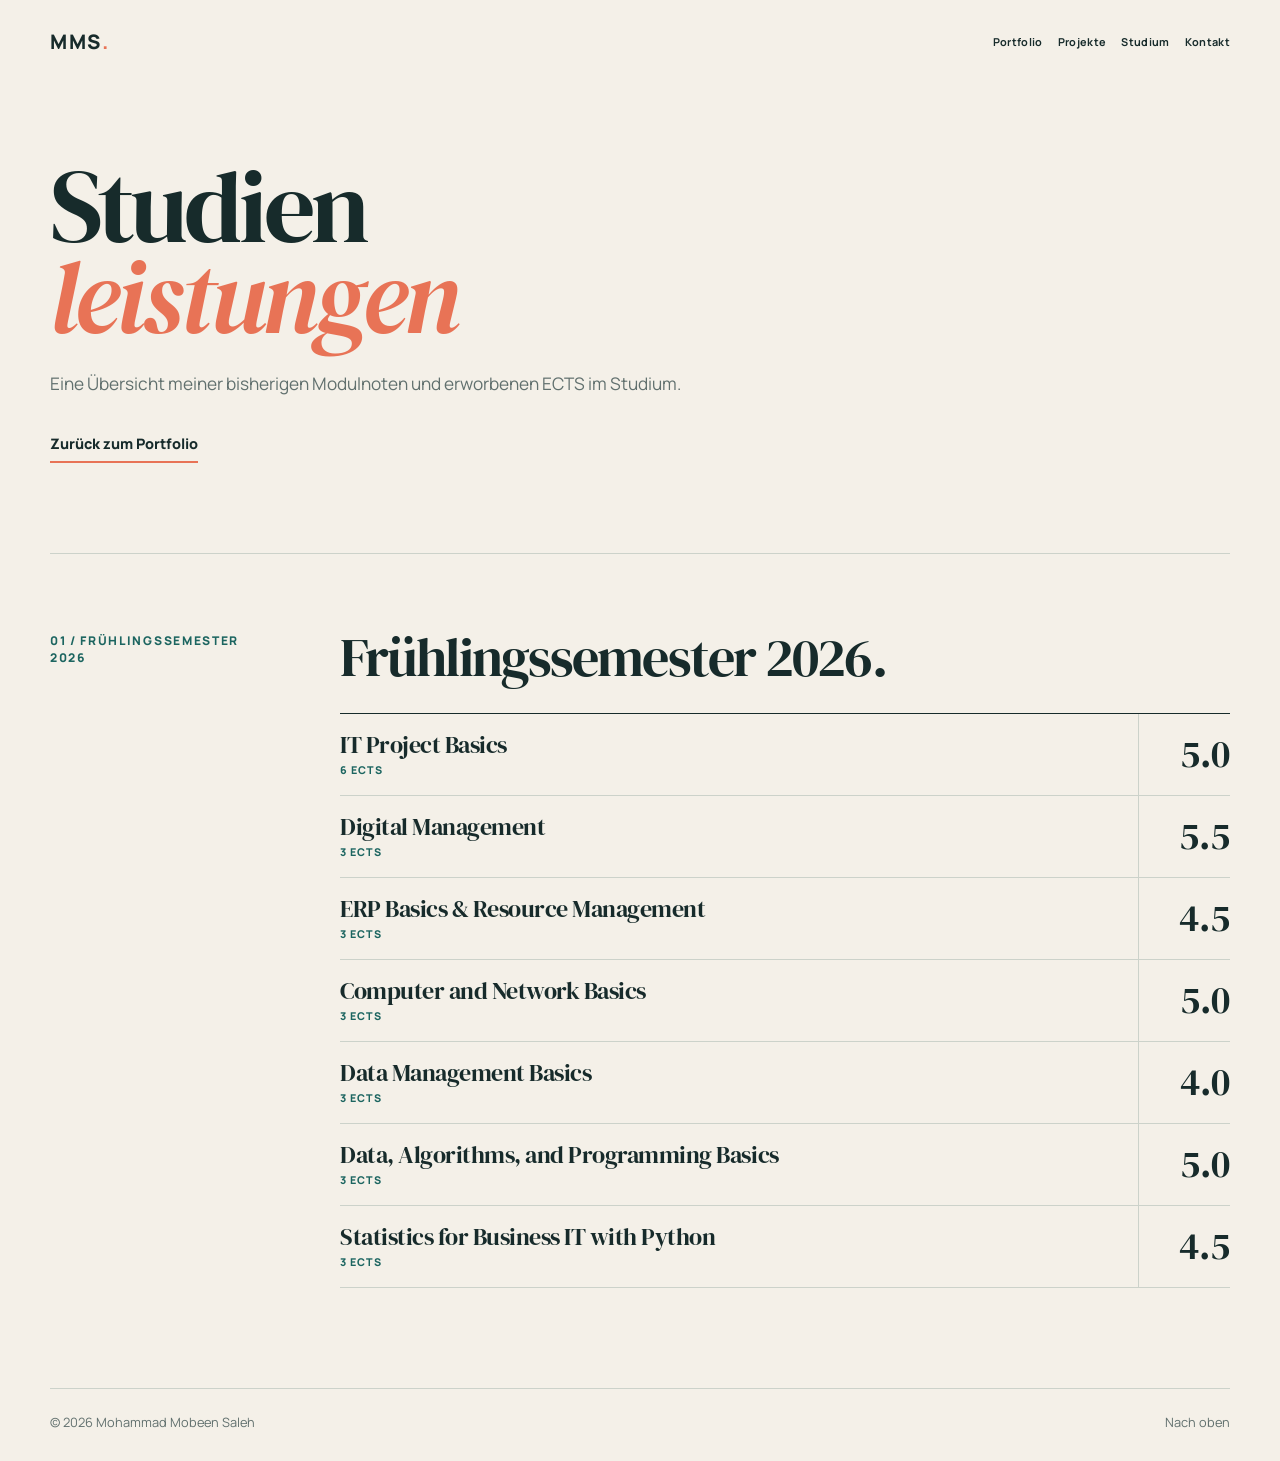
==== studienleistungen.html @ 84aa5dd0 "Grosse Änderung" ====
<!DOCTYPE html>
<html lang="de">

<head>
    <meta charset="UTF-8">

    <meta name="viewport" content="width=device-width, initial-scale=1.0">

    <meta
        name="description"
        content="Studienleistungen von Mohammad Mobeen Saleh.">

    <title>Studienleistungen | Mohammad Mobeen Saleh</title>

    <link rel="icon" type="image/svg+xml" href="favicon.svg?v=2">

    <link rel="stylesheet" href="style.css">

    <link rel="stylesheet" href="studienleistungen.css">
</head>


<body>

    <header class="site-header">

        <a class="brand" href="index.html">
            MMS<span>.</span>
        </a>


        <button
            class="menu-button"
            id="menuButton"
            aria-expanded="false"
            aria-controls="mainNav">
            Menü
        </button>


        <nav id="mainNav" class="main-nav" aria-label="Hauptnavigation">

            <a href="index.html">Portfolio</a>
            <a href="index.html#projekte">Projekte</a>
            <a href="index.html#studium">Studium</a>
            <a href="index.html#kontakt">Kontakt</a>

        </nav>

    </header>



    <main class="results-page" id="start">


        <!-- EINSTIEG -->

        <section class="results-hero">

            <div class="results-intro">

                <h1>
                    Studien<br>
                    <em>leistungen</em>
                </h1>


                <p>
                    Eine Übersicht meiner bisherigen Modulnoten
                    und erworbenen ECTS im Studium.
                </p>


                <a class="back-link" href="index.html">
                    Zurück zum Portfolio
                </a>

            </div>

        </section>



        <!-- FRÜHLINGSSEMESTER 2026 -->

        <section class="semester-section">

            <p class="semester-index">
                01 / Frühlingssemester 2026
            </p>

            <div class="semester-content">

                <div class="semester-header">

                    <h2>Frühlingssemester 2026.</h2>

                </div>


            <div class="results-list">


                <article class="result-row">

                    <div class="result-module">

                        <h3>
                            IT Project Basics
                        </h3>

                        <p>
                            6 ECTS
                        </p>

                    </div>


                    <div class="result-grade">
                        5.0
                    </div>

                </article>



                <article class="result-row">

                    <div class="result-module">

                        <h3>
                            Digital Management
                        </h3>

                        <p>
                            3 ECTS
                        </p>

                    </div>


                    <div class="result-grade">
                        5.5
                    </div>

                </article>



                <article class="result-row">

                    <div class="result-module">

                        <h3>
                            ERP Basics &amp; Resource Management
                        </h3>

                        <p>
                            3 ECTS
                        </p>

                    </div>


                    <div class="result-grade">
                        4.5
                    </div>

                </article>



                <article class="result-row">

                    <div class="result-module">

                        <h3>
                            Computer and Network Basics
                        </h3>

                        <p>
                            3 ECTS
                        </p>

                    </div>


                    <div class="result-grade">
                        5.0
                    </div>

                </article>



                <article class="result-row">

                    <div class="result-module">

                        <h3>
                            Data Management Basics
                        </h3>

                        <p>
                            3 ECTS
                        </p>

                    </div>


                    <div class="result-grade">
                        4.0
                    </div>

                </article>



                <article class="result-row">

                    <div class="result-module">

                        <h3>
                            Data, Algorithms, and Programming Basics
                        </h3>

                        <p>
                            3 ECTS
                        </p>

                    </div>


                    <div class="result-grade">
                        5.0
                    </div>

                </article>



                <article class="result-row">

                    <div class="result-module">

                        <h3>
                            Statistics for Business IT with Python
                        </h3>

                        <p>
                            3 ECTS
                        </p>

                    </div>


                    <div class="result-grade">
                        4.5
                    </div>

                </article>


            </div>


            </div>


        </section>


    </main>



    <footer>

        <span>
            © 2026 Mohammad Mobeen Saleh
        </span>

        <a href="#start">
            Nach oben
        </a>

    </footer>



    <script src="script.js"></script>

</body>

</html>
---- style.css ----
@import url('https://fonts.googleapis.com/css2?family=DM+Serif+Display:ital@0;1&family=Manrope:wght@400;500;600;700;800&display=swap');


:root {

    --ink: #172b2b;
    --muted: #61706e;
    --cream: #f4f0e8;
    --paper: #fbfaf6;
    --teal: #1c6560;
    --coral: #e87356;
    --border: #ccd2ca;

    font-family: "Manrope", "Segoe UI", sans-serif;

    color: var(--ink);

    background: var(--cream);

}


* {
    box-sizing: border-box;
}


html {
    scroll-behavior: smooth;
}


body {

    margin: 0;

    background: var(--cream);

}


h1,
h2,
h3,
p {
    margin-top: 0;
}


img {

    display: block;

    max-width: 100%;

}



/* HEADER */

.site-header {

    display: flex;

    align-items: center;

    justify-content: space-between;

    width: min(1180px, calc(100% - 48px));

    margin: auto;

    padding: 28px 0;

}


.brand {

    color: var(--ink);

    font-size: 1.25rem;

    font-weight: 800;

    letter-spacing: .08em;

    text-decoration: none;

}


.brand span {
    color: var(--coral);
}


.main-nav {

    display: flex;

    gap: 15px;

}


.main-nav a {

    color: var(--ink);

    font-size: .68rem;

    font-weight: 700;

    letter-spacing: .03em;

    text-decoration: none;

}


.main-nav a:hover {
    color: var(--coral);
}


.menu-button {
    display: none;
}



/* BREITE */

.hero,
.content-section,
.contact-section {

    width: min(1180px, calc(100% - 48px));

    margin: auto;

}



/* HERO */

.hero {

    display: grid;

    grid-template-columns: 1fr 380px;

    align-items: center;

    gap: 80px;

    min-height: 680px;

    padding: 70px 0 120px;

}


.eyebrow,
.section-number {

    margin: 0 0 24px;

    color: var(--teal);

    font-size: .75rem;

    font-weight: 800;

    letter-spacing: .14em;

    text-transform: uppercase;

}


h1 {

    max-width: 760px;

    margin-bottom: 28px;

    font-family: "DM Serif Display", Georgia, serif;

    font-size: clamp(3.3rem, 8vw, 7.4rem);

    font-weight: 400;

    letter-spacing: -.04em;

    line-height: .88;

}


h1 em {

    color: var(--coral);

    font-weight: 400;

}


.hero-text {

    max-width: 620px;

    margin-bottom: 34px;

    color: var(--muted);

    font-size: 1.08rem;

    line-height: 1.75;

}


.hero-actions {

    display: flex;

    align-items: center;

    gap: 28px;

    flex-wrap: wrap;

}


.primary-link,
.secondary-link {

    text-decoration: none;

    font-weight: 800;

}


.primary-link {

    display: inline-flex;

    align-items: center;

    gap: 14px;

    padding-bottom: 10px;

    border-bottom: 2px solid var(--coral);

    color: var(--ink);

}


.primary-link span {

    color: var(--coral);

    font-size: 1.3rem;

}


.secondary-link {

    color: var(--teal);

    font-size: .9rem;

}


.secondary-link:hover {
    color: var(--coral);
}



/* PORTRAIT */

.portrait-card {
    position: relative;
}


.portrait-frame {

    aspect-ratio: 4 / 5;

    overflow: hidden;

    border-top: 4px solid var(--coral);

    background: var(--teal);

    box-shadow: 18px 18px 0 var(--coral);

}


.portrait-frame img {

    width: 100%;

    height: 100%;

    object-fit: cover;

    object-position: center;

}



/* CONTENT */

.content-section {

    display: grid;

    grid-template-columns: 220px 1fr;

    gap: 70px;

    padding: 110px 0;

    border-top: 1px solid var(--border);

}


h2 {

    margin-bottom: 28px;

    font-family: "DM Serif Display", Georgia, serif;

    font-size: clamp(2.5rem, 5vw, 5rem);

    font-weight: 400;

    letter-spacing: -.035em;

    line-height: .98;

}


.about-section p:not(.section-number),
.section-intro {

    max-width: 700px;

    color: var(--muted);

    font-size: 1.04rem;

    line-height: 1.8;

}


.section-intro {

    margin-bottom: 44px;

}



/* WERDEGANG */

.career-content {
    max-width: 850px;
}


.career-content > h2 {
    margin-bottom: 52px;
}


.career-block + .career-block {
    margin-top: 78px;
}


.subsection-label {

    margin: 0 0 22px;

    color: var(--coral);

    font-size: .75rem;

    font-weight: 800;

    letter-spacing: .14em;

    text-transform: uppercase;

}


.career-entry {

    display: grid;

    grid-template-columns: 170px 1fr;

    gap: 32px;

    padding: 30px 0;

    border-top: 1px solid var(--border);

}


.career-entry:last-child {
    border-bottom: 1px solid var(--border);
}


.career-meta {

    display: flex;

    flex-direction: column;

    gap: 8px;

    color: var(--muted);

    font-size: .84rem;

    line-height: 1.4;

}


.career-meta strong {

    color: var(--ink);

    font-size: .9rem;

}


.career-entry h3,
.education-entry h3 {

    margin: 0 0 8px;

    font-size: 1.35rem;

}


.career-company {

    margin-bottom: 18px;

    color: var(--teal);

    font-weight: 700;

}


.career-entry ul {

    margin: 0;

    padding-left: 18px;

    color: var(--muted);

    line-height: 1.65;

}


.career-entry li + li {
    margin-top: 8px;
}


.education-entry {

    display: grid;

    grid-template-columns: 110px 1fr;

    gap: 32px;

    padding: 26px 0;

    border-top: 1px solid var(--border);

}


.education-entry:last-child {
    border-bottom: 1px solid var(--border);
}


.education-year {

    color: var(--muted);

    font-size: .84rem;

    font-weight: 700;

}


.education-entry p:last-child {

    margin-bottom: 0;

    color: var(--muted);

    line-height: 1.6;

}



/* GRIDS */

.current-grid,
.project-grid,
.skills-grid,
.certificate-grid {

    display: grid;

    gap: 20px;

}



/* AKTUELL */

.current-grid {

    grid-template-columns: repeat(2, 1fr);

}


.current-card,
.skill-card,
.certificate-card {

    padding: 28px;

    background: var(--paper);

}


.current-card {

    min-height: 230px;

    border-top: 3px solid var(--teal);

}


.current-card > span,
.skill-card > span,
.certificate-icon {

    color: var(--coral);

    font-family: Consolas, monospace;

    font-size: .85rem;

}


.current-card h3,
.skill-card h3 {

    margin: 46px 0 14px;

    font-size: 1.3rem;

}


.current-card p,
.skill-card li,
.certificate-card p {

    color: var(--muted);

    line-height: 1.65;

}



/* PROJEKTE */

.project-grid {

    grid-template-columns: repeat(2, 1fr);

}


.project-card {

    display: flex;

    flex-direction: column;

    min-height: 360px;

    padding: 28px;

    border-top: 4px solid var(--teal);

    background: var(--paper);

}


.project-number {

    margin-bottom: 46px;

    color: var(--coral);

    font-family: Consolas, monospace;

    font-size: .85rem;

}


.project-type,
.certificate-type {

    margin-bottom: 8px;

    color: var(--teal);

    font-size: .72rem;

    font-weight: 800;

    letter-spacing: .1em;

    text-transform: uppercase;

}


.project-card h3,
.certificate-card h3 {

    margin-bottom: 14px;

    font-size: 1.3rem;

}


.project-card > p:not(.project-type) {

    color: var(--muted);

    line-height: 1.65;

}


.project-tags {

    display: flex;

    flex-wrap: wrap;

    gap: 8px;

    margin-top: auto;

    padding-top: 20px;

}


.project-tags span {

    padding: 6px 10px;

    border: 1px solid var(--border);

    color: var(--muted);

    font-size: .7rem;

    font-weight: 700;

}



/* KENNTNISSE */

.skills-grid {

    grid-template-columns: repeat(2, 1fr);

}


.skill-card {

    min-height: 320px;

    border-top: 3px solid var(--teal);

}


.skill-card ul {

    margin: 0;

    padding-left: 18px;

}



/* STUDIENTHEMEN */

.topic-list {

    border-top: 1px solid var(--border);

}


.topic-row {

    display: grid;

    grid-template-columns: 320px 1fr;

    gap: 40px;

    padding: 28px 0;

    border-bottom: 1px solid var(--border);

}


.topic-row > div {

    display: grid;

    grid-template-columns: 42px 1fr;

    align-items: start;

    gap: 10px;

}


.topic-row span {

    color: var(--coral);

    font-family: Consolas, monospace;

    font-size: .82rem;

}


.topic-row h3 {

    margin: 0;

    font-size: 1.1rem;

}


.topic-row p {

    margin: 0;

    color: var(--muted);

    line-height: 1.65;

}



/* STUDIENLEISTUNGEN */

.grades-hero {

    display: flex;

    flex-direction: column;

    justify-content: center;

    width: min(1180px, calc(100% - 48px));

    min-height: 560px;

    margin: auto;

    padding: 90px 0 110px;

}


.grades-hero h1 {

    max-width: 900px;

}


.grades-hero .hero-text {

    max-width: 720px;

}


.grades-section {
    border-top: 1px solid var(--border);
}


.grades-section > div {
    max-width: 900px;
}


.semester-summary {

    display: flex;

    gap: 16px;

    margin-bottom: 38px;

    flex-wrap: wrap;
}


.summary-item {

    min-width: 160px;

    padding: 20px 22px;

    border: 1px solid var(--border);

    border-top: 3px solid var(--teal);

    background: var(--paper);

    box-shadow: 8px 8px 0 rgba(204, 210, 202, .45);
}


.summary-item strong {

    display: block;

    margin-bottom: 4px;

    font-family: "DM Serif Display", Georgia, serif;

    font-size: 2rem;

    font-weight: 400;

}


.summary-item span {

    color: var(--muted);

    font-size: .78rem;

    font-weight: 700;

}


.grade-table-wrapper {

    overflow-x: auto;

    border: 1px solid rgba(204, 210, 202, .9);

    border-top: 4px solid var(--coral);

    background: var(--paper);

    box-shadow: 14px 14px 0 rgba(204, 210, 202, .5);
}


.grade-table-heading {

    display: flex;

    align-items: baseline;

    justify-content: space-between;

    gap: 20px;

    padding: 22px 24px 18px;

    border-bottom: 1px solid var(--border);
}


.grade-table-heading span:first-child {

    color: var(--ink);

    font-family: "DM Serif Display", Georgia, serif;

    font-size: 1.65rem;

}


.grade-table-heading span:last-child {

    color: var(--muted);

    font-size: .7rem;

    font-weight: 800;

    letter-spacing: .1em;

    text-transform: uppercase;
}


.grade-table {

    width: 100%;

    min-width: 640px;

    border-collapse: collapse;

}


.grade-table th,
.grade-table td {

    padding: 17px 24px;

    border-bottom: 1px solid var(--border);

    text-align: left;

    vertical-align: middle;

}


.grade-table tr:last-child td {

    border-bottom: 0;

}


.grade-table th {

    padding-top: 14px;

    padding-bottom: 14px;

    background: rgba(244, 240, 232, .65);

    color: var(--teal);

    font-size: .72rem;

    font-weight: 800;

    letter-spacing: .08em;

    text-transform: uppercase;

}


.grade-table td {

    color: var(--muted);

    line-height: 1.45;
}


.grade-table tbody tr {
    transition: background-color .2s ease;
}


.grade-table tbody tr:hover {
    background: rgba(232, 115, 86, .06);
}


.grade-table td:first-child {

    color: var(--ink);

    font-weight: 700;

}


.grade-table .grade-value {

    display: inline-block;

    min-width: 47px;

    padding: 5px 8px;

    border-radius: 2px;

    color: var(--ink);

    background: rgba(232, 115, 86, .13);

    font-family: "Manrope", "Segoe UI", sans-serif;

    font-size: 1rem;

    font-weight: 800;

    text-align: center;
}


.grade-table .credit-value {

    color: var(--teal);

    font-weight: 800;
}



/* QUALIFIKATIONEN */

.certificate-grid {

    grid-template-columns: repeat(2, 1fr);

}


.certificate-card {

    min-height: 270px;

    border-top: 4px solid var(--coral);

}


.certificate-icon {

    display: block;

    margin-bottom: 52px;

}



/* KONTAKT */

.contact-section {

    padding: 110px 0 150px;

    border-top: 1px solid var(--border);

}


.contact-section h2 {
    margin-bottom: 16px;
}


.contact-section > p:not(.section-number) {

    max-width: 680px;

    margin-bottom: 30px;

    color: var(--muted);

    font-size: 1.05rem;

    line-height: 1.7;

}



/* FOOTER */

footer {

    display: flex;

    justify-content: space-between;

    width: min(1180px, calc(100% - 48px));

    margin: auto;

    padding: 24px 0 30px;

    border-top: 1px solid var(--border);

    color: var(--muted);

    font-size: .8rem;

}


footer a {

    color: var(--muted);

    text-decoration: none;

}


footer a:hover {

    color: var(--ink);

}



/* TABLET */

@media (max-width: 1050px) {

    .main-nav {

        gap: 10px;

    }


    .main-nav a {

        font-size: .62rem;

    }


    .hero {

        grid-template-columns: 1fr 320px;

        gap: 50px;

    }


    .content-section {

        grid-template-columns: 170px 1fr;

        gap: 40px;

    }


    .project-grid {

        grid-template-columns: 1fr 1fr;

    }

}



/* MOBILE */

@media (max-width: 780px) {


    .site-header {

        width: min(100% - 32px, 1180px);

    }


    .menu-button {

        display: block;

        border: 0;

        padding: 8px 0;

        color: var(--ink);

        background: transparent;

        font: inherit;

        font-size: .9rem;

        font-weight: 700;

        cursor: pointer;

    }


    .main-nav {

        display: none;

        position: absolute;

        top: 76px;

        right: 16px;

        z-index: 10;

        flex-direction: column;

        gap: 18px;

        width: 230px;

        padding: 22px;

        background: var(--paper);

        box-shadow: 0 12px 30px rgba(23, 43, 43, .12);

    }


    .main-nav.is-open {

        display: flex;

    }


    .main-nav a {

        font-size: .8rem;

    }


    .hero,
    .grades-hero,
    .content-section,
    .contact-section,
    footer {

        width: min(100% - 32px, 1180px);

    }


    .hero {

        display: flex;

        flex-direction: column;

        align-items: flex-start;

        gap: 54px;

        min-height: 0;

        padding: 70px 0 100px;

    }


    .grades-hero {

        min-height: 0;

        padding: 70px 0 90px;

    }


    h1 {

        font-size: clamp(3.1rem, 16vw, 5rem);

    }


    .portrait-card {

        align-self: center;

        width: min(86%, 360px);

    }


    .content-section {

        display: block;

        padding: 78px 0;

    }


    .section-number {

        margin-bottom: 34px;

    }


    .career-entry,
    .education-entry,
    .topic-row {

        grid-template-columns: 1fr;

        gap: 12px;

    }


    .career-block + .career-block {

        margin-top: 58px;

    }


    .current-grid,
    .project-grid,
    .skills-grid,
    .certificate-grid {

        grid-template-columns: 1fr;

    }


    .project-card,
    .skill-card,
    .current-card,
    .certificate-card {

        min-height: auto;

    }


    .project-number,
    .certificate-icon {

        margin-bottom: 34px;

    }


    .current-card h3,
    .skill-card h3 {

        margin-top: 34px;

    }


    .contact-section {

        padding: 78px 0 100px;

    }


    footer {

        display: block;

        line-height: 2;

    }


    .grade-table-heading {

        align-items: flex-start;

        flex-direction: column;

        gap: 6px;

        padding: 20px;

    }


}
---- studienleistungen.css ----
/* STUDIENLEISTUNGEN */


.results-page {

    width: min(1180px, calc(100% - 48px));

    margin: auto;

}



/* EINSTIEG */

.results-hero {

    display: flex;

    align-items: center;

    min-height: 470px;

    padding: 70px 0 82px;

}


.results-intro {

    max-width: 850px;

}


.results-intro h1 {

    max-width: 760px;

    margin: 0 0 28px;

    font-size: clamp(3.3rem, 8vw, 7.4rem);

}


.results-intro h1 em {

    color: var(--coral);

    font-weight: 400;

}


.results-intro p {

    max-width: 700px;

    margin-bottom: 32px;

    color: var(--muted);

    font-size: 1.08rem;

    line-height: 1.75;

}


.back-link {

    display: inline-block;

    padding-bottom: 8px;

    border-bottom: 2px solid var(--coral);

    color: var(--ink);

    font-size: .9rem;

    font-weight: 800;

    text-decoration: none;

}


.back-link:hover {

    color: var(--teal);

}



/* SEMESTER */

.semester-section {

    display: grid;

    grid-template-columns: 220px 1fr;

    gap: 70px;

    padding: 78px 0 100px;

    border-top: 1px solid var(--border);

}


.semester-index {

    margin: 0;

    color: var(--teal);

    font-size: .75rem;

    font-weight: 800;

    letter-spacing: .14em;

    line-height: 1.45;

    text-transform: uppercase;

}


.semester-content {

    min-width: 0;

}


.semester-header {

    display: flex;

    align-items: flex-end;

    justify-content: space-between;

    gap: 40px;

    margin-bottom: 30px;

}


.semester-header h2 {

    max-width: 760px;

    margin: 0;

    font-size: clamp(2.25rem, 4.2vw, 3.8rem);

    line-height: .95;

}


/* MODULLISTE */

.results-list {

    border-top: 1px solid var(--ink);

}


.result-row {

    display: grid;

    grid-template-columns: minmax(0, 1fr) 92px;

    align-items: stretch;

    min-height: 82px;

    border-bottom: 1px solid var(--border);

    transition: background-color .2s ease;

}


.result-row:hover {

    background: var(--paper);

}


.result-module {

    display: flex;

    flex-direction: column;

    justify-content: center;

    padding: 16px 24px 16px 0;

}


.result-module h3 {

    margin: 0 0 5px;

    color: var(--ink);

    font-family: "DM Serif Display", Georgia, serif;

    font-size: clamp(1.25rem, 1.9vw, 1.65rem);

    font-weight: 400;

    letter-spacing: -.02em;

    line-height: 1.08;

}


.result-module p {

    margin: 0;

    color: var(--teal);

    font-size: .67rem;

    font-weight: 800;

    letter-spacing: .1em;

    text-transform: uppercase;

}



/* NOTE */

.result-grade {

    display: flex;

    align-items: center;

    justify-content: flex-end;

    padding-left: 20px;

    border-left: 1px solid var(--border);

    color: var(--ink);

    font-family: "DM Serif Display", Georgia, serif;

    font-size: clamp(2rem, 3vw, 2.65rem);

    font-weight: 400;

    line-height: 1;

}



/* TABLET */

@media (max-width: 900px) {

    .semester-header {

        align-items: flex-start;

        flex-direction: column;

        gap: 26px;

    }


    .semester-section {

        display: block;

        padding: 78px 0;

    }


    .semester-index {

        margin-bottom: 34px;

    }

}



/* MOBILE */

@media (max-width: 780px) {

    .results-page {

        width: min(100% - 32px, 1180px);

    }


    .results-hero {

        padding: 70px 0 68px;

    }


    .results-intro h1 {

        font-size: clamp(2.5rem, 11vw, 4rem);

        white-space: normal;

    }


    .results-intro p {

        font-size: .95rem;

    }


    .semester-section {

        padding: 54px 0 80px;

    }


    .semester-header {

        margin-bottom: 30px;

    }


    .semester-header h2 {

        font-size: clamp(2.25rem, 10vw, 3.4rem);

    }


    .result-row {

        grid-template-columns: minmax(0, 1fr) 72px;

        min-height: 78px;

    }


    .result-module {

        padding: 18px 14px 18px 0;

    }


    .result-module h3 {

        margin-bottom: 6px;

        font-size: 1.2rem;

    }


    .result-grade {

        padding-left: 14px;

        font-size: 1.9rem;

    }

}
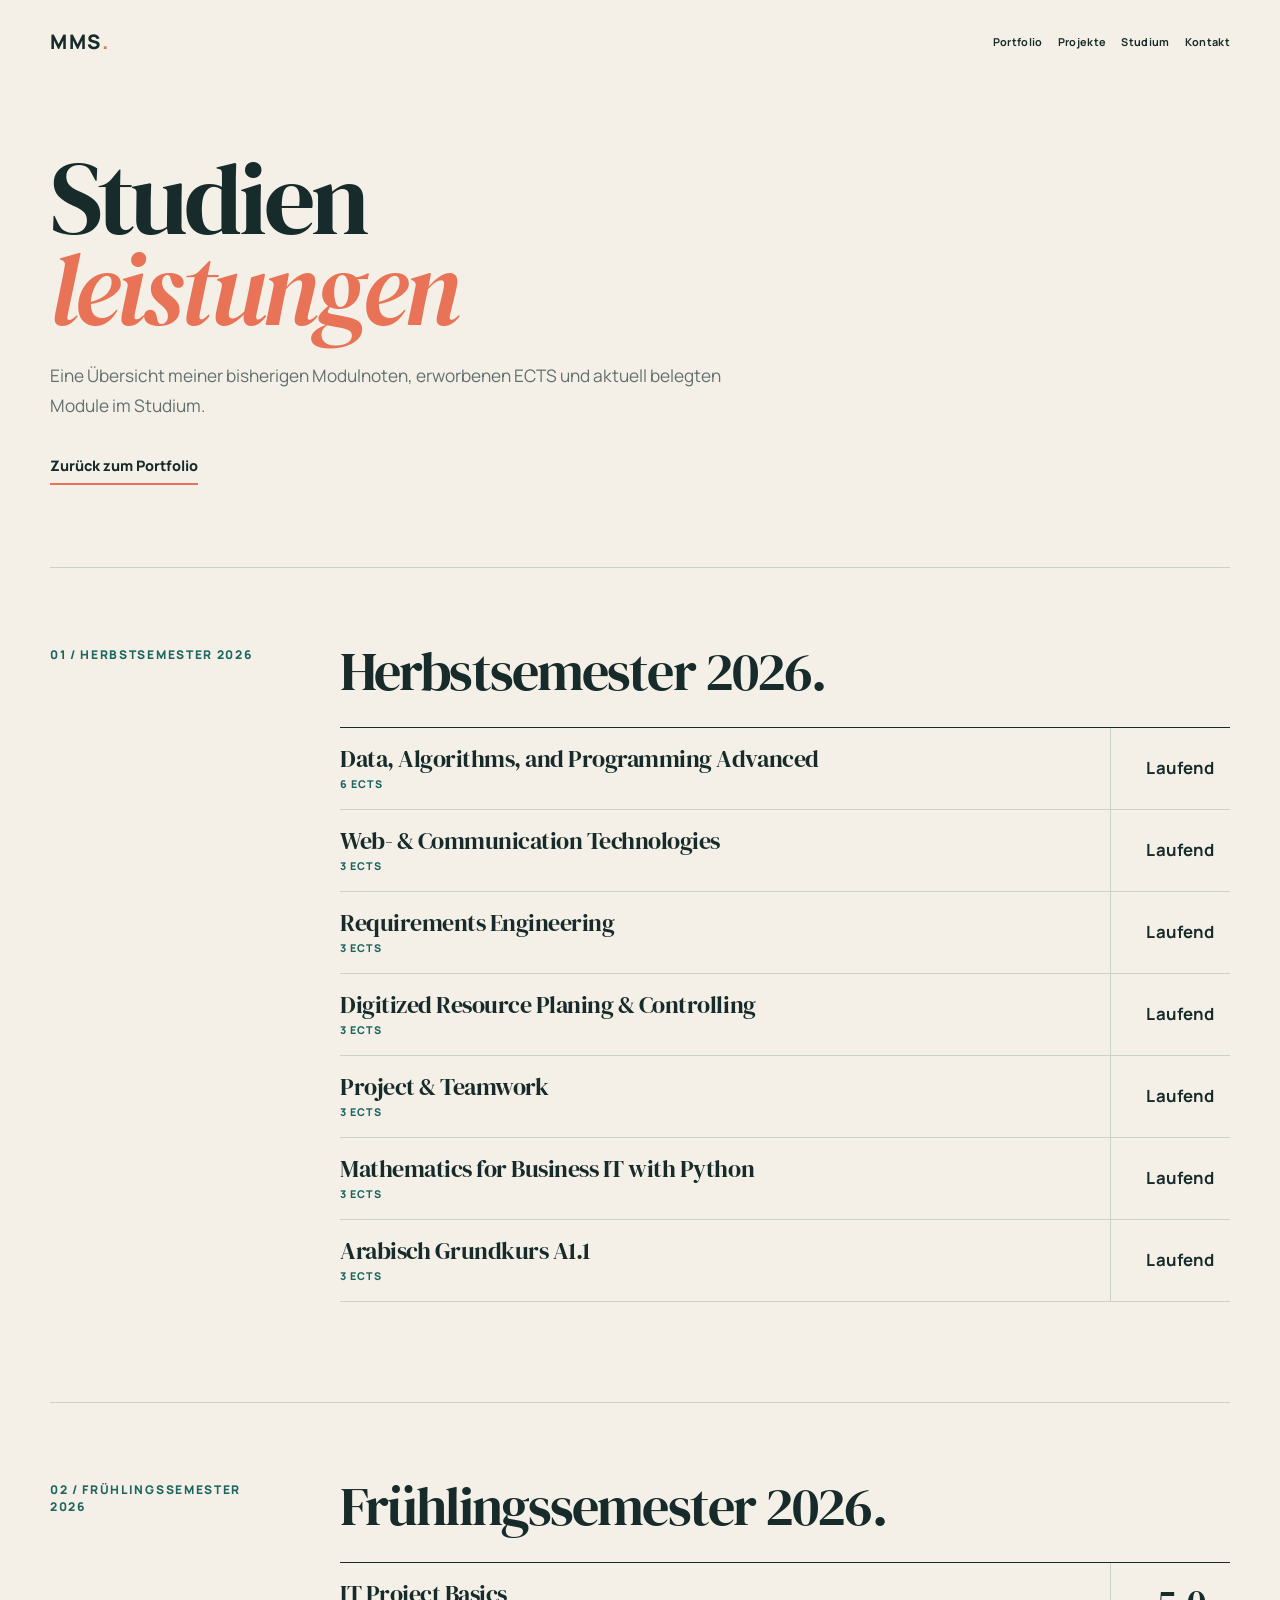
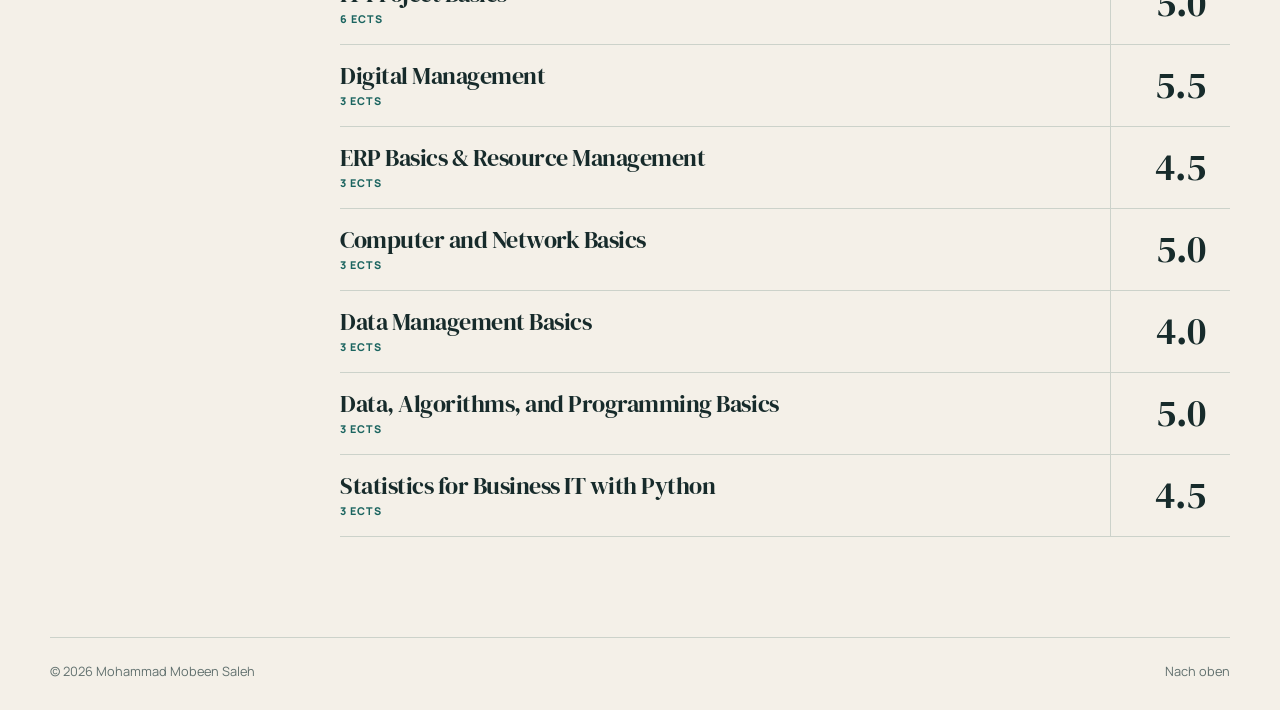
==== commit aa1cd524: "Aktuelles Semester hinzugefügt" ====
--- a/studienleistungen.html
+++ b/studienleistungen.html
@@ -5,12 +5,14 @@
     <meta charset="UTF-8">
 
     <meta name="viewport" content="width=device-width, initial-scale=1.0">
+
+    <meta name="format-detection" content="telephone=no">
 
     <meta
         name="description"
         content="Studienleistungen von Mohammad Mobeen Saleh.">
 
-    <title>Studienleistungen | Mohammad Mobeen Saleh</title>
+    <title>Studienleistungen</title>
 
     <link rel="icon" type="image/svg+xml" href="favicon.svg?v=2">
 
@@ -67,8 +69,9 @@
 
 
                 <p>
-                    Eine Übersicht meiner bisherigen Modulnoten
-                    und erworbenen ECTS im Studium.
+                    Eine Übersicht meiner bisherigen Modulnoten,
+                    erworbenen ECTS und aktuell belegten Module
+                    im Studium.
                 </p>
 
 
@@ -82,14 +85,204 @@
 
 
 
+        <!-- HERBSTSEMESTER 2026 -->
+
+        <section class="semester-section current-semester">
+
+            <p class="semester-index">
+                01 / Herbstsemester 2026
+            </p>
+
+
+            <div class="semester-content">
+
+                <div class="semester-header">
+
+                    <h2>Herbstsemester 2026.</h2>
+
+                </div>
+
+
+                <div class="results-list">
+
+
+                    <article class="result-row">
+
+                        <div class="result-module">
+
+                            <h3>
+                                Data, Algorithms, and Programming Advanced
+                            </h3>
+
+                            <p>
+                                6 ECTS
+                            </p>
+
+                        </div>
+
+
+                        <div class="result-grade result-status">
+                            Laufend
+                        </div>
+
+                    </article>
+
+
+
+                    <article class="result-row">
+
+                        <div class="result-module">
+
+                            <h3>
+                                Web- &amp; Communication Technologies
+                            </h3>
+
+                            <p>
+                                3 ECTS
+                            </p>
+
+                        </div>
+
+
+                        <div class="result-grade result-status">
+                            Laufend
+                        </div>
+
+                    </article>
+
+
+
+                    <article class="result-row">
+
+                        <div class="result-module">
+
+                            <h3>
+                                Requirements Engineering
+                            </h3>
+
+                            <p>
+                                3 ECTS
+                            </p>
+
+                        </div>
+
+
+                        <div class="result-grade result-status">
+                            Laufend
+                        </div>
+
+                    </article>
+
+
+
+                    <article class="result-row">
+
+                        <div class="result-module">
+
+                            <h3>
+                                Digitized Resource Planing &amp; Controlling
+                            </h3>
+
+                            <p>
+                                3 ECTS
+                            </p>
+
+                        </div>
+
+
+                        <div class="result-grade result-status">
+                            Laufend
+                        </div>
+
+                    </article>
+
+
+
+                    <article class="result-row">
+
+                        <div class="result-module">
+
+                            <h3>
+                                Project &amp; Teamwork
+                            </h3>
+
+                            <p>
+                                3 ECTS
+                            </p>
+
+                        </div>
+
+
+                        <div class="result-grade result-status">
+                            Laufend
+                        </div>
+
+                    </article>
+
+
+
+                    <article class="result-row">
+
+                        <div class="result-module">
+
+                            <h3>
+                                Mathematics for Business IT with Python
+                            </h3>
+
+                            <p>
+                                3 ECTS
+                            </p>
+
+                        </div>
+
+
+                        <div class="result-grade result-status">
+                            Laufend
+                        </div>
+
+                    </article>
+
+
+
+                    <article class="result-row">
+
+                        <div class="result-module">
+
+                            <h3>
+                                Arabisch Grundkurs A1.1
+                            </h3>
+
+                            <p>
+                                3 ECTS
+                            </p>
+
+                        </div>
+
+
+                        <div class="result-grade result-status">
+                            Laufend
+                        </div>
+
+                    </article>
+
+
+                </div>
+
+            </div>
+
+        </section>
+
+
+
         <!-- FRÜHLINGSSEMESTER 2026 -->
 
         <section class="semester-section">
 
             <p class="semester-index">
-                01 / Frühlingssemester 2026
+                02 / Frühlingssemester 2026
             </p>
 
+
             <div class="semester-content">
 
                 <div class="semester-header">
@@ -99,174 +292,172 @@
                 </div>
 
 
-            <div class="results-list">
-
-
-                <article class="result-row">
-
-                    <div class="result-module">
-
-                        <h3>
-                            IT Project Basics
-                        </h3>
-
-                        <p>
-                            6 ECTS
-                        </p>
-
-                    </div>
-
-
-                    <div class="result-grade">
-                        5.0
-                    </div>
-
-                </article>
-
-
-
-                <article class="result-row">
-
-                    <div class="result-module">
-
-                        <h3>
-                            Digital Management
-                        </h3>
-
-                        <p>
-                            3 ECTS
-                        </p>
-
-                    </div>
-
-
-                    <div class="result-grade">
-                        5.5
-                    </div>
-
-                </article>
-
-
-
-                <article class="result-row">
-
-                    <div class="result-module">
-
-                        <h3>
-                            ERP Basics &amp; Resource Management
-                        </h3>
-
-                        <p>
-                            3 ECTS
-                        </p>
-
-                    </div>
-
-
-                    <div class="result-grade">
-                        4.5
-                    </div>
-
-                </article>
-
-
-
-                <article class="result-row">
-
-                    <div class="result-module">
-
-                        <h3>
-                            Computer and Network Basics
-                        </h3>
-
-                        <p>
-                            3 ECTS
-                        </p>
-
-                    </div>
-
-
-                    <div class="result-grade">
-                        5.0
-                    </div>
-
-                </article>
-
-
-
-                <article class="result-row">
-
-                    <div class="result-module">
-
-                        <h3>
-                            Data Management Basics
-                        </h3>
-
-                        <p>
-                            3 ECTS
-                        </p>
-
-                    </div>
-
-
-                    <div class="result-grade">
-                        4.0
-                    </div>
-
-                </article>
-
-
-
-                <article class="result-row">
-
-                    <div class="result-module">
-
-                        <h3>
-                            Data, Algorithms, and Programming Basics
-                        </h3>
-
-                        <p>
-                            3 ECTS
-                        </p>
-
-                    </div>
-
-
-                    <div class="result-grade">
-                        5.0
-                    </div>
-
-                </article>
-
-
-
-                <article class="result-row">
-
-                    <div class="result-module">
-
-                        <h3>
-                            Statistics for Business IT with Python
-                        </h3>
-
-                        <p>
-                            3 ECTS
-                        </p>
-
-                    </div>
-
-
-                    <div class="result-grade">
-                        4.5
-                    </div>
-
-                </article>
-
+                <div class="results-list">
+
+
+                    <article class="result-row">
+
+                        <div class="result-module">
+
+                            <h3>
+                                IT Project Basics
+                            </h3>
+
+                            <p>
+                                6 ECTS
+                            </p>
+
+                        </div>
+
+
+                        <div class="result-grade">
+                            5.0
+                        </div>
+
+                    </article>
+
+
+
+                    <article class="result-row">
+
+                        <div class="result-module">
+
+                            <h3>
+                                Digital Management
+                            </h3>
+
+                            <p>
+                                3 ECTS
+                            </p>
+
+                        </div>
+
+
+                        <div class="result-grade">
+                            5.5
+                        </div>
+
+                    </article>
+
+
+
+                    <article class="result-row">
+
+                        <div class="result-module">
+
+                            <h3>
+                                ERP Basics &amp; Resource Management
+                            </h3>
+
+                            <p>
+                                3 ECTS
+                            </p>
+
+                        </div>
+
+
+                        <div class="result-grade">
+                            4.5
+                        </div>
+
+                    </article>
+
+
+
+                    <article class="result-row">
+
+                        <div class="result-module">
+
+                            <h3>
+                                Computer and Network Basics
+                            </h3>
+
+                            <p>
+                                3 ECTS
+                            </p>
+
+                        </div>
+
+
+                        <div class="result-grade">
+                            5.0
+                        </div>
+
+                    </article>
+
+
+
+                    <article class="result-row">
+
+                        <div class="result-module">
+
+                            <h3>
+                                Data Management Basics
+                            </h3>
+
+                            <p>
+                                3 ECTS
+                            </p>
+
+                        </div>
+
+
+                        <div class="result-grade">
+                            4.0
+                        </div>
+
+                    </article>
+
+
+
+                    <article class="result-row">
+
+                        <div class="result-module">
+
+                            <h3>
+                                Data, Algorithms, and Programming Basics
+                            </h3>
+
+                            <p>
+                                3 ECTS
+                            </p>
+
+                        </div>
+
+
+                        <div class="result-grade">
+                            5.0
+                        </div>
+
+                    </article>
+
+
+
+                    <article class="result-row">
+
+                        <div class="result-module">
+
+                            <h3>
+                                Statistics for Business IT with Python
+                            </h3>
+
+                            <p>
+                                3 ECTS
+                            </p>
+
+                        </div>
+
+
+                        <div class="result-grade">
+                            4.5
+                        </div>
+
+                    </article>
+
+
+                </div>
 
             </div>
-
-
-            </div>
-
 
         </section>
 
@@ -291,6 +482,12 @@
 
     <script src="script.js"></script>
 
+    <script
+        data-goatcounter="https://mmsaleh.goatcounter.com/count"
+        async
+        src="//gc.zgo.at/count.js">
+    </script>
+
 </body>
 
 </html>
--- a/style.css
+++ b/style.css
@@ -389,7 +389,7 @@
 
 
 .career-content > h2 {
-    margin-bottom: 52px;
+    margin-bottom: 28px;
 }
 
 
@@ -419,11 +419,11 @@
 
     display: grid;
 
-    grid-template-columns: 170px 1fr;
+    grid-template-columns: 110px 1fr;
 
     gap: 32px;
 
-    padding: 30px 0;
+    padding: 26px 0;
 
     border-top: 1px solid var(--border);
 
@@ -437,26 +437,11 @@
 
 .career-meta {
 
-    display: flex;
-
-    flex-direction: column;
-
-    gap: 8px;
-
     color: var(--muted);
 
     font-size: .84rem;
 
-    line-height: 1.4;
-
-}
-
-
-.career-meta strong {
-
-    color: var(--ink);
-
-    font-size: .9rem;
+    font-weight: 700;
 
 }
 
@@ -587,23 +572,10 @@
 }
 
 
-.current-card > span,
-.skill-card > span,
-.certificate-icon {
-
-    color: var(--coral);
-
-    font-family: Consolas, monospace;
-
-    font-size: .85rem;
-
-}
-
-
 .current-card h3,
 .skill-card h3 {
 
-    margin: 46px 0 14px;
+    margin: 0 0 14px;
 
     font-size: 1.3rem;
 
@@ -648,19 +620,6 @@
 }
 
 
-.project-number {
-
-    margin-bottom: 46px;
-
-    color: var(--coral);
-
-    font-family: Consolas, monospace;
-
-    font-size: .85rem;
-
-}
-
-
 .project-type,
 .certificate-type {
 
@@ -783,24 +742,7 @@
 
 .topic-row > div {
 
-    display: grid;
-
-    grid-template-columns: 42px 1fr;
-
-    align-items: start;
-
-    gap: 10px;
-
-}
-
-
-.topic-row span {
-
-    color: var(--coral);
-
-    font-family: Consolas, monospace;
-
-    font-size: .82rem;
+    display: block;
 
 }
 
@@ -1111,16 +1053,6 @@
 }
 
 
-.certificate-icon {
-
-    display: block;
-
-    margin-bottom: 52px;
-
-}
-
-
-
 /* KONTAKT */
 
 .contact-section {
@@ -1139,7 +1071,7 @@
 
 .contact-section > p:not(.section-number) {
 
-    max-width: 680px;
+    max-width: 900px;
 
     margin-bottom: 30px;
 
@@ -1372,14 +1304,30 @@
 
         display: block;
 
-        padding: 78px 0;
+        padding: 66px 0;
 
     }
 
 
     .section-number {
 
-        margin-bottom: 34px;
+        margin-bottom: 26px;
+
+    }
+
+
+    h2 {
+
+        margin-bottom: 22px;
+
+        font-size: clamp(2.2rem, 11vw, 3.5rem);
+
+    }
+
+
+    .section-intro {
+
+        margin-bottom: 30px;
 
     }
 
@@ -1397,7 +1345,22 @@
 
     .career-block + .career-block {
 
-        margin-top: 58px;
+        margin-top: 48px;
+
+    }
+
+
+    .subsection-label {
+
+        margin-bottom: 18px;
+
+    }
+
+
+    .career-entry,
+    .education-entry {
+
+        padding: 24px 0;
 
     }
 
@@ -1419,21 +1382,31 @@
 
         min-height: auto;
 
-    }
-
-
-    .project-number,
-    .certificate-icon {
-
-        margin-bottom: 34px;
-
-    }
-
-
-    .current-card h3,
-    .skill-card h3 {
-
-        margin-top: 34px;
+        padding: 24px;
+
+    }
+
+
+    .topic-row {
+
+        gap: 10px;
+
+        padding: 24px 0;
+
+    }
+
+
+    .topic-row h3 {
+
+        width: 100%;
+
+        min-width: 0;
+
+        font-size: 1.05rem;
+
+        line-height: 1.25;
+
+        white-space: normal;
 
     }
 
@@ -1453,6 +1426,19 @@
 
     }
 
+    footer span,
+    footer a {
+
+        display: block;
+
+    }
+
+    footer a {
+
+        margin-top: 6px;
+
+    }
+
 
     .grade-table-heading {
 
--- a/studienleistungen.css
+++ b/studienleistungen.css
@@ -166,6 +166,7 @@
 }
 
 
+
 /* MODULLISTE */
 
 .results-list {
@@ -179,7 +180,7 @@
 
     display: grid;
 
-    grid-template-columns: minmax(0, 1fr) 92px;
+    grid-template-columns: minmax(0, 1fr) 120px;
 
     align-items: stretch;
 
@@ -257,7 +258,7 @@
 
     align-items: center;
 
-    justify-content: flex-end;
+    justify-content: center;
 
     padding-left: 20px;
 
@@ -277,6 +278,24 @@
 
 
 
+/* LAUFENDER STATUS */
+
+.result-status {
+
+    color: var(--ink);
+
+    font-family: "Manrope", "Segoe UI", sans-serif;
+
+    font-size: 1.05rem;
+
+    font-weight: 700;
+
+    letter-spacing: .01em;
+
+}
+
+
+
 /* TABLET */
 
 @media (max-width: 900px) {
@@ -324,7 +343,9 @@
 
     .results-hero {
 
-        padding: 70px 0 68px;
+        min-height: auto;
+
+        padding: 54px 0 38px;
 
     }
 
@@ -347,7 +368,7 @@
 
     .semester-section {
 
-        padding: 54px 0 80px;
+        padding: 36px 0 80px;
 
     }
 
@@ -368,7 +389,7 @@
 
     .result-row {
 
-        grid-template-columns: minmax(0, 1fr) 72px;
+        grid-template-columns: minmax(0, 1fr) 92px;
 
         min-height: 78px;
 
@@ -399,4 +420,5 @@
 
     }
 
+
 }
